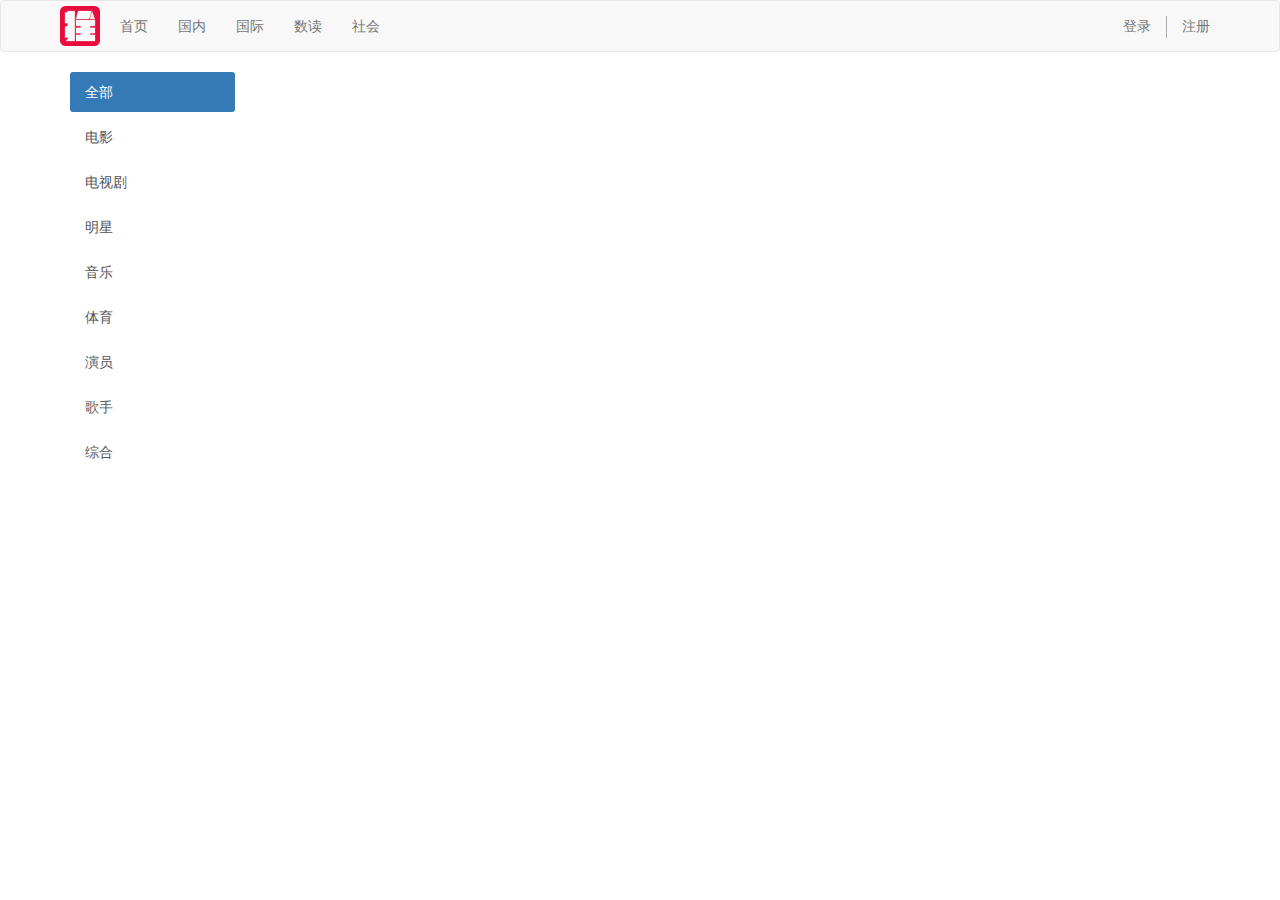
==== bootstrap-demo/index.html @ a52f1d47 "bootstrap" ====
<!DOCTYPE html>
<html lang="en">
<head>
	<meta charset="UTF-8">
	<title>twathit新闻站</title>
	<link href="./css/bootstrap.css" rel="stylesheet">
	<link rel="stylesheet" type="text/css" href="./css/main.css">
</head>
<body>
	<div class="navbar navbar-default">
		<div class="container">
			<div class="navbar-header">
				<a class="navbar-brand" href="index.html"></a>
			</div>
			<ul class="nav navbar-nav">
				<li><a href="">首页</a></li>
				<li><a href="">国内</a></li>
				<li><a href="">国际</a></li>
				<li><a href="">数读</a></li>
				<li><a href="">社会</a></li>
			</ul>
			<ul class="nav navbar-nav navbar-right">
				<li><a href="">登录</a></li>
				<li  class="pipe"></li>
				<li><a href="">注册</a></li>
			</ul>
		</div>
	</div>
	<div class="container">
		<div class="row">
			<div class="col-sm-2">
				<div class="list-group side-bar">
					<a href="#" class="list-group-item active">全部</a>
					<a href="#" class="list-group-item">电影</a>
					<a href="#" class="list-group-item">电视剧</a>
					<a href="#" class="list-group-item">明星</a>
					<a href="#" class="list-group-item">音乐</a>
					<a href="#" class="list-group-item">体育</a>
					<a href="#" class="list-group-item">演员</a>
					<a href="#" class="list-group-item">歌手</a>
					<a href="#" class="list-group-item">综合</a>
				</div>
			</div>
			<div class="col-sm-7"></div>
			<div class="col-sm-3"></div>
		</div>
		
	</div>
</body>
</html>
---- bootstrap-demo/css/main.css ----
.pipe {		/*加竖杠*/
	width: 1px;
	height: 22px;
	background: #aaa;
	margin-top: 15px;
}

.navbar-brand {
	background-image: url('../img/logo.png');
	width: 50px;
	background-size: 80%;
	background-repeat: no-repeat;
	background-position: center center;
}

.side-bar .list-group-item {
	border: 0;
	border-radius: 3px;
	margin-bottom: 5px; 
}

.side-bar .list-group-item .active {
	background-color: #6b5dde;
}
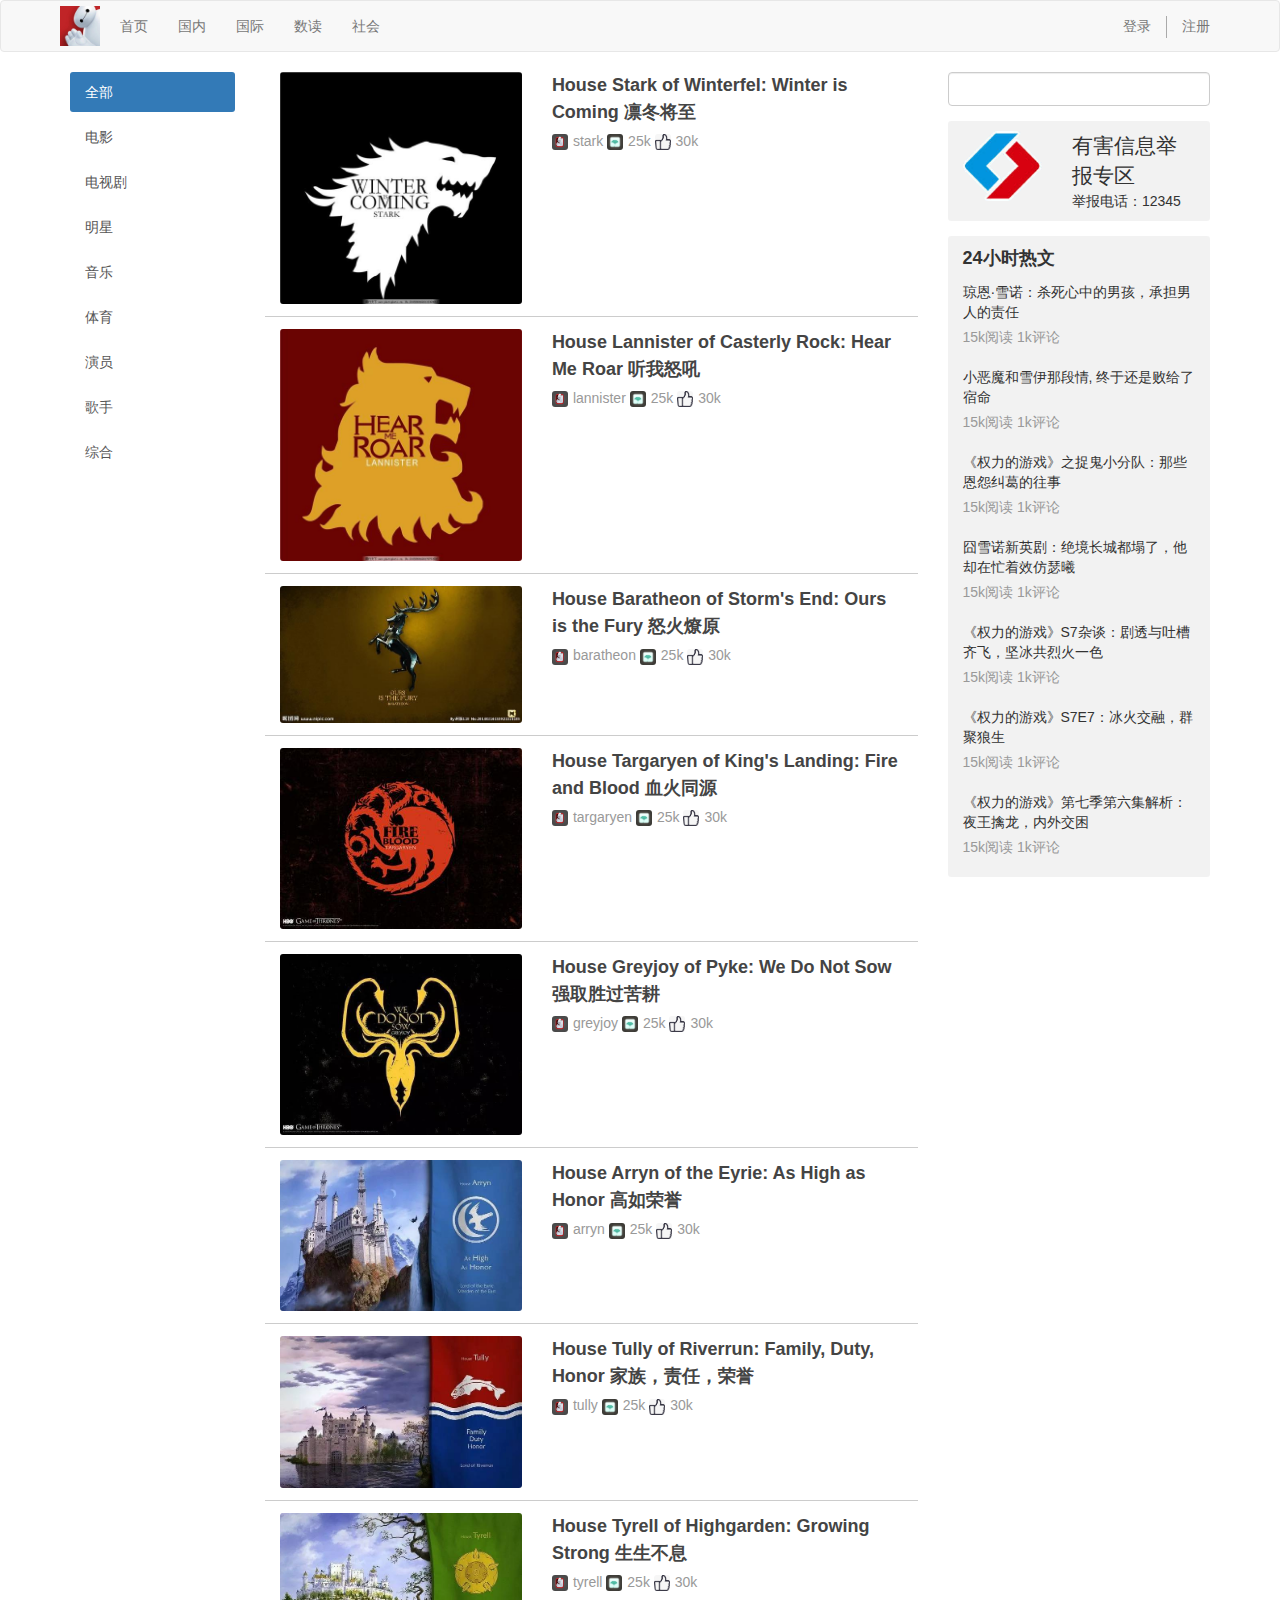
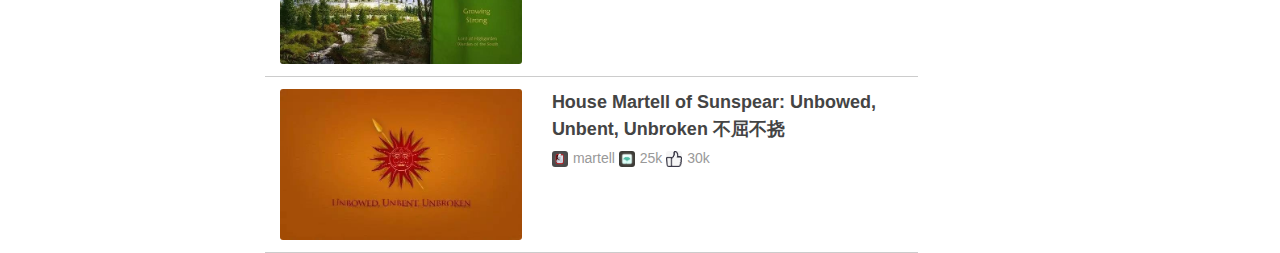
==== commit 203f41f7: "news list" ====
--- a/bootstrap-demo/index.html
+++ b/bootstrap-demo/index.html
@@ -41,8 +41,180 @@
 					<a href="#" class="list-group-item">综合</a>
 				</div>
 			</div>
-			<div class="col-sm-7"></div>
-			<div class="col-sm-3"></div>
+			<div class="col-sm-7">
+				<div class="news-list-item clearfix">
+					<div class="col-xs-5">
+						<img src="./img/stark.jpg">
+					</div>
+					<div class="col-xs-7">
+						<a href="#" class="title">House Stark of Winterfel: Winter is Coming 凛冬将至</a>
+						<div class="info">
+							<span><span class="avatar"><img src="./img/head.jpg"></span>stark</span>
+							<span><img class="read" src="./img/read.jpg">25k</span>
+							<span><img class="zan" src="./img/zan.jpg">30k</span>
+						</div>
+					</div>
+				</div>
+				<div class="news-list-item clearfix">
+					<div class="col-xs-5">
+						<img src="./img/lannister.jpg">
+					</div>
+					<div class="col-xs-7">
+						<a href="#" class="title">House Lannister of Casterly Rock: Hear Me Roar 听我怒吼</a>
+						<div class="info">
+							<span><span class="avatar"><img src="./img/head.jpg"></span>lannister</span>
+							<span><img class="read" src="./img/read.jpg">25k</span>
+							<span><img class="zan" src="./img/zan.jpg">30k</span>
+						</div>
+					</div>
+				</div>
+				<div class="news-list-item clearfix">
+					<div class="col-xs-5">
+						<img src="./img/baratheon.jpg">
+					</div>
+					<div class="col-xs-7">
+						<a href="#" class="title">House Baratheon of Storm's End: Ours is the Fury 怒火燎原</a>
+						<div class="info">
+							<span><span class="avatar"><img src="./img/head.jpg"></span>baratheon</span>
+							<span><img class="read" src="./img/read.jpg">25k</span>
+							<span><img class="zan" src="./img/zan.jpg">30k</span>
+						</div>
+					</div>
+				</div>
+				<div class="news-list-item clearfix">
+					<div class="col-xs-5">
+						<img src="./img/targaryen.jpg">
+					</div>
+					<div class="col-xs-7">
+						<a href="#" class="title">House Targaryen of King's Landing: Fire and Blood 血火同源</a>
+						<div class="info">
+							<span><span class="avatar"><img src="./img/head.jpg"></span>targaryen</span>
+							<span><img class="read" src="./img/read.jpg">25k</span>
+							<span><img class="zan" src="./img/zan.jpg">30k</span>
+						</div>
+					</div>
+				</div>
+				<div class="news-list-item clearfix">
+					<div class="col-xs-5">
+						<img src="./img/greyjoy.jpg">
+					</div>
+					<div class="col-xs-7">
+						<a href="#" class="title">House Greyjoy of Pyke: We Do Not Sow 强取胜过苦耕</a>
+						<div class="info">
+							<span><span class="avatar"><img src="./img/head.jpg"></span>greyjoy</span>
+							<span><img class="read" src="./img/read.jpg">25k</span>
+							<span><img class="zan" src="./img/zan.jpg">30k</span>
+						</div>
+					</div>
+				</div>
+				<div class="news-list-item clearfix">
+					<div class="col-xs-5">
+						<img src="./img/arryn.jpg">
+					</div>
+					<div class="col-xs-7">
+						<a href="#" class="title">House Arryn of the Eyrie: As High as Honor 高如荣誉</a>
+						<div class="info">
+							<span><span class="avatar"><img src="./img/head.jpg"></span>arryn</span>
+							<span><img class="read" src="./img/read.jpg">25k</span>
+							<span><img class="zan" src="./img/zan.jpg">30k</span>
+						</div>
+					</div>
+				</div>
+				<div class="news-list-item clearfix">
+					<div class="col-xs-5">
+						<img src="./img/tully.jpg">
+					</div>
+					<div class="col-xs-7">
+						<a href="#" class="title">House Tully of Riverrun: Family, Duty, Honor 家族，责任，荣誉</a>
+						<div class="info">
+							<span><span class="avatar"><img src="./img/head.jpg"></span>tully</span>
+							<span><img class="read" src="./img/read.jpg">25k</span>
+							<span><img class="zan" src="./img/zan.jpg">30k</span>
+						</div>
+					</div>
+				</div>
+				<div class="news-list-item clearfix">
+					<div class="col-xs-5">
+						<img src="./img/tyrell.jpg">
+					</div>
+					<div class="col-xs-7">
+						<a href="#" class="title">House Tyrell of Highgarden: Growing Strong 生生不息</a>
+						<div class="info">
+							<span><span class="avatar"><img src="./img/head.jpg"></span>tyrell</span>
+							<span><img class="read" src="./img/read.jpg">25k</span>
+							<span><img class="zan" src="./img/zan.jpg">30k</span>
+						</div>
+					</div>
+				</div>
+				<div class="news-list-item clearfix">
+					<div class="col-xs-5">
+						<img src="./img/martell.jpg">
+					</div>
+					<div class="col-xs-7">
+						<a href="#" class="title">House Martell of Sunspear: Unbowed, Unbent, Unbroken 不屈不挠</a>
+						<div class="info">
+							<span><span class="avatar"><img src="./img/head.jpg"></span>martell</span>
+							<span><img class="read" src="./img/read.jpg">25k</span>
+							<span><img class="zan" src="./img/zan.jpg">30k</span>
+						</div>
+					</div>
+				</div>
+			</div>
+			<div class="col-sm-3">
+				<div class="search-bar">
+					<input type="search" class="form-control">
+				</div>
+				<div class="side-bar-card flag clearfix">
+					<div class="col-xs-5">
+						<img src="./img/1-1.png">
+					</div>
+					<div class="col-xs-7">
+						<div class="text-lg">有害信息举报专区</div>
+						<div>举报电话：12345</div>
+					</div>
+				</div>
+				<div class="side-bar-card">
+					<div class="card-title">24小时热文</div>
+					<div class="card-body">
+						<div class="list">
+							<div class="item">
+								<div class="title">琼恩·雪诺：杀死心中的男孩，承担男人的责任</div>
+								<div class="desc">15k阅读 1k评论</div>
+							</div>
+							<div class="item">
+								<div class="title">小恶魔和雪伊那段情, 终于还是败给了宿命</div>
+								<div class="desc">15k阅读 1k评论</div>
+							</div>							
+							<div class="item">
+								<div class="title">《权力的游戏》之捉鬼小分队：那些恩怨纠葛的往事</div>
+								<div class="desc">15k阅读 1k评论
+							</div>
+							</div>							
+							<div class="item">
+								<div class="title">囧雪诺新英剧：绝境长城都塌了，他却在忙着效仿瑟曦</div>
+								<div class="desc">15k阅读 1k评论
+							</div>
+							</div>							
+							<div class="item">
+								<div class="title">《权力的游戏》S7杂谈：剧透与吐槽齐飞，坚冰共烈火一色</div>
+								<div class="desc">15k阅读 1k评论
+							</div>
+							</div>							
+							<div class="item">
+								<div class="title">《权力的游戏》S7E7：冰火交融，群聚狼生</div>
+								<div class="desc">15k阅读 1k评论
+							</div>
+							</div>							
+							<div class="item">
+								<div class="title">《权力的游戏》第七季第六集解析：夜王擒龙，内外交困</div>
+								<div class="desc">15k阅读 1k评论
+							</div>
+														
+						</div>
+						</div>
+					</div>
+				</div>
+			</div>
 		</div>
 		
 	</div>
--- a/bootstrap-demo/css/main.css
+++ b/bootstrap-demo/css/main.css
@@ -1,3 +1,13 @@
+a:hover {
+	text-decoration: none;
+}
+
+img {
+	display: block;
+	max-width: 100%;
+	border-radius: 3px;
+}
+
 .pipe {		/*加竖杠*/
 	width: 1px;
 	height: 22px;
@@ -6,7 +16,7 @@
 }
 
 .navbar-brand {
-	background-image: url('../img/logo.png');
+	background-image: url('../img/logo.jpg');
 	width: 50px;
 	background-size: 80%;
 	background-repeat: no-repeat;
@@ -21,4 +31,82 @@
 
 .side-bar .list-group-item .active {
 	background-color: #6b5dde;
+}
+
+.news-list-item {
+	padding-top: 12px;
+	padding-bottom: 12px;
+	border-bottom:1px solid #ccc ;
+}
+
+.news-list-item:first-child {
+	padding-top: 0;
+}
+
+.news-list-item .title {
+	display: block;
+	color: #444;
+	font-size: 18px;
+	font-weight: bold;
+	margin-bottom: 5px;
+	line-height: 1.5;
+}
+
+.news-list-item .title:hover {
+	color:#6b5dde;
+}
+
+.news-list-item .info {
+	color: #999;
+}
+
+.avatar,.read,.zan {
+	display: inline-block;
+}
+
+.avatar img,.read,.zan {
+	display: inline-block;
+	width: 16px;
+	height: 16px;
+	margin-right: 5px;
+}
+
+.side-bar-card {
+	background: rgba(0,0,0,.05);
+	margin-top: 15px;
+	padding: 10px 0;
+	border-radius: 3px;
+}
+
+.side-bar-card .flag {
+	padding-top: 20px;
+	padding-bottom: 20px;
+}
+
+.side-bar-card .text-lg {
+	font-size:150% ;
+}
+
+.side-bar-card .card-title,
+.side-bar-card .card-body .list .item {
+	padding:10px 15px;
+}
+
+.side-bar-card .card-title {
+	font-size: 18px;
+	font-weight: bold;
+	padding-top: 0;
+	padding-bottom: 0;
+}
+
+.side-bar-card .card-body .list .item:hover {
+	background: rgba(0,0,0,.05);
+}
+
+.side-bar-card .card-body .list .item .title {
+	padding-bottom: 5px;
+}
+
+.side-bar-card .card-body .list .item .desc {
+	color: #999;
 }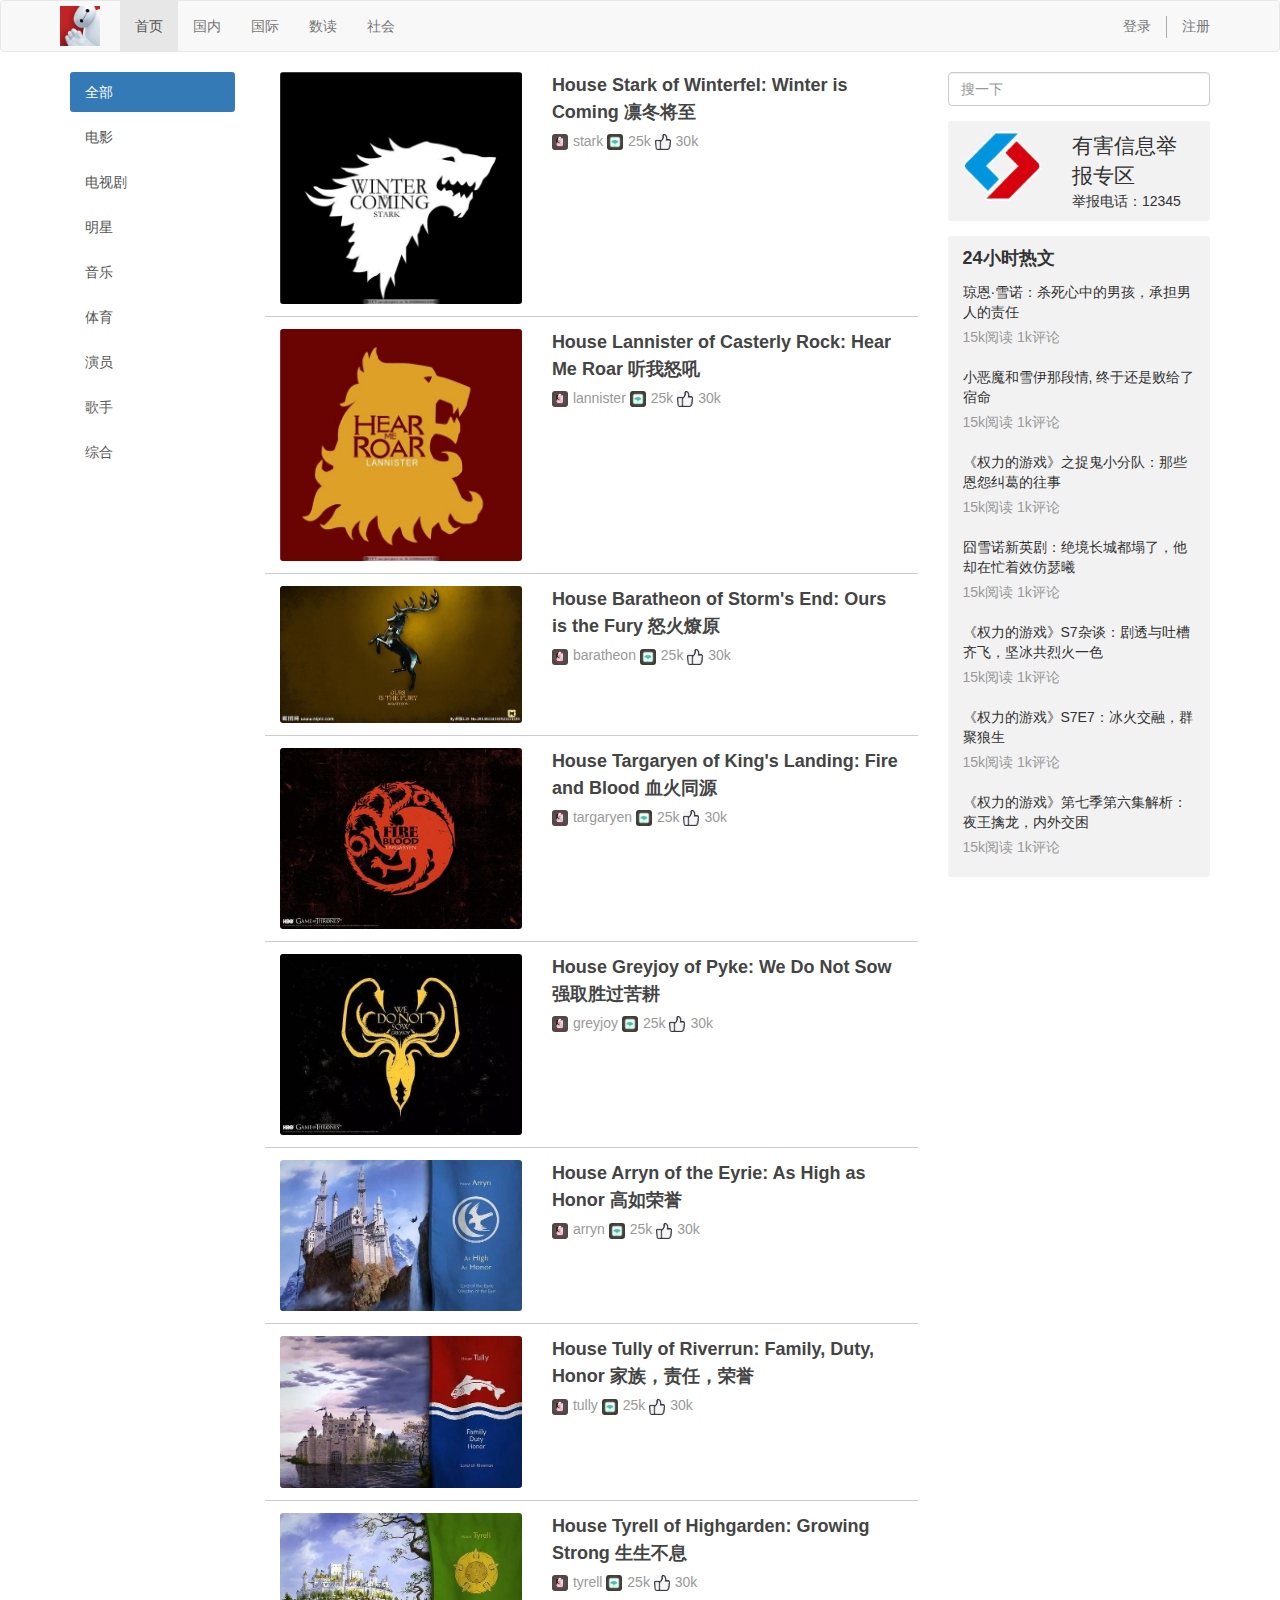
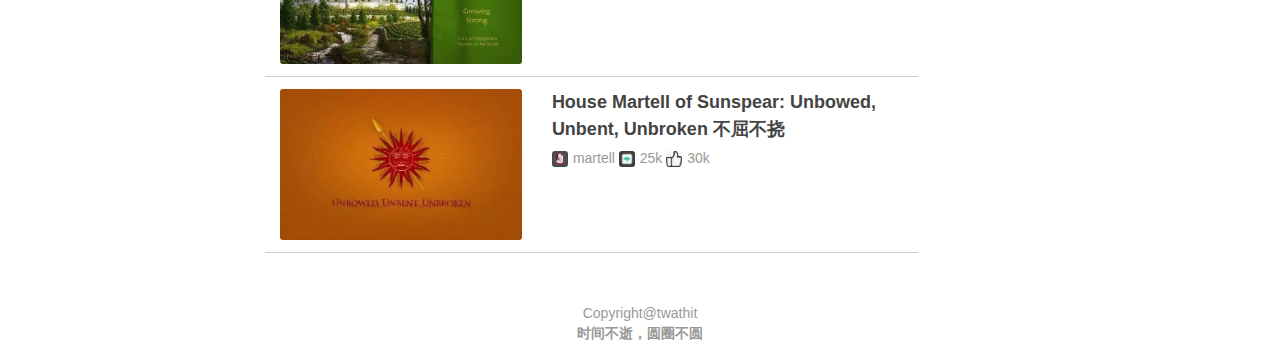
==== commit f0955a43: "news login signup" ====
--- a/bootstrap-demo/index.html
+++ b/bootstrap-demo/index.html
@@ -13,16 +13,16 @@
 				<a class="navbar-brand" href="index.html"></a>
 			</div>
 			<ul class="nav navbar-nav">
-				<li><a href="">首页</a></li>
+				<li class="active"><a href="index.html">首页</a></li>
 				<li><a href="">国内</a></li>
 				<li><a href="">国际</a></li>
 				<li><a href="">数读</a></li>
 				<li><a href="">社会</a></li>
 			</ul>
 			<ul class="nav navbar-nav navbar-right">
-				<li><a href="">登录</a></li>
+				<li><a href="login.html">登录</a></li>
 				<li  class="pipe"></li>
-				<li><a href="">注册</a></li>
+				<li><a href="signup.html">注册</a></li>
 			</ul>
 		</div>
 	</div>
@@ -162,7 +162,7 @@
 			</div>
 			<div class="col-sm-3">
 				<div class="search-bar">
-					<input type="search" class="form-control">
+					<input type="search" class="form-control" placeholder="搜一下">
 				</div>
 				<div class="side-bar-card flag clearfix">
 					<div class="col-xs-5">
@@ -178,7 +178,7 @@
 					<div class="card-body">
 						<div class="list">
 							<div class="item">
-								<div class="title">琼恩·雪诺：杀死心中的男孩，承担男人的责任</div>
+								<div class="title"><a href="news.html">琼恩·雪诺：杀死心中的男孩，承担男人的责任</a></div>
 								<div class="desc">15k阅读 1k评论</div>
 							</div>
 							<div class="item">
@@ -187,27 +187,23 @@
 							</div>							
 							<div class="item">
 								<div class="title">《权力的游戏》之捉鬼小分队：那些恩怨纠葛的往事</div>
-								<div class="desc">15k阅读 1k评论
-							</div>
+								<div class="desc">15k阅读 1k评论</div>
 							</div>							
 							<div class="item">
 								<div class="title">囧雪诺新英剧：绝境长城都塌了，他却在忙着效仿瑟曦</div>
-								<div class="desc">15k阅读 1k评论
-							</div>
+								<div class="desc">15k阅读 1k评论</div>
 							</div>							
 							<div class="item">
 								<div class="title">《权力的游戏》S7杂谈：剧透与吐槽齐飞，坚冰共烈火一色</div>
-								<div class="desc">15k阅读 1k评论
-							</div>
+								<div class="desc">15k阅读 1k评论</div>
 							</div>							
 							<div class="item">
 								<div class="title">《权力的游戏》S7E7：冰火交融，群聚狼生</div>
-								<div class="desc">15k阅读 1k评论
-							</div>
+								<div class="desc">15k阅读 1k评论</div>
 							</div>							
 							<div class="item">
 								<div class="title">《权力的游戏》第七季第六集解析：夜王擒龙，内外交困</div>
-								<div class="desc">15k阅读 1k评论
+								<div class="desc">15k阅读 1k评论</div>
 							</div>
 														
 						</div>
@@ -215,8 +211,11 @@
 					</div>
 				</div>
 			</div>
-		</div>
-		
+		</div>		
+	</div>
+	<div class="footer">
+		<a href="https://github.com/twathit">Copyright@twathit</a>
+		<div><b>时间不逝，圆圈不圆</b></div>
 	</div>
 </body>
 </html>--- a/bootstrap-demo/css/main.css
+++ b/bootstrap-demo/css/main.css
@@ -21,6 +21,7 @@
 	background-size: 80%;
 	background-repeat: no-repeat;
 	background-position: center center;
+	margin-right: 15px;
 }
 
 .side-bar .list-group-item {
@@ -105,8 +106,71 @@
 
 .side-bar-card .card-body .list .item .title {
 	padding-bottom: 5px;
+
+}
+
+.side-bar-card .card-body .list .item .title a {
+	color: #333;
+}
+
+.side-bar-card .card-body .list .item .title a:hover{
+	color:#6b5dde;
 }
 
 .side-bar-card .card-body .list .item .desc {
 	color: #999;
-}+}
+
+.new-title {
+	line-height: 1.3;
+}
+
+.news-status {
+	color: #999;
+}
+
+.news-status .label {
+	opacity: 0.8;
+}
+
+.news-content {
+	margin-top: 20px;
+	font-size: 15px;
+	line-height: 1.5;
+
+}
+
+.news-content img {
+	margin-top: 10px;
+	margin-bottom: 10px;
+}
+
+.news-content .content {
+	font-size: 16px;
+	text-indent: 2em;
+}
+
+.no-padding-h {
+	padding-left: 0;
+	padding-right: 0;
+}
+
+.footer {
+	margin-top: 30px;
+	padding: 20px 0;
+	text-align: center;
+	color: #999;
+}
+
+.footer a {
+	color: #999;
+}
+
+.container-small {
+	max-width: 500px;
+}
+
+.btn-primary {
+	background-color: #6b5dde;
+	border-color: #6b5dde;
+}
